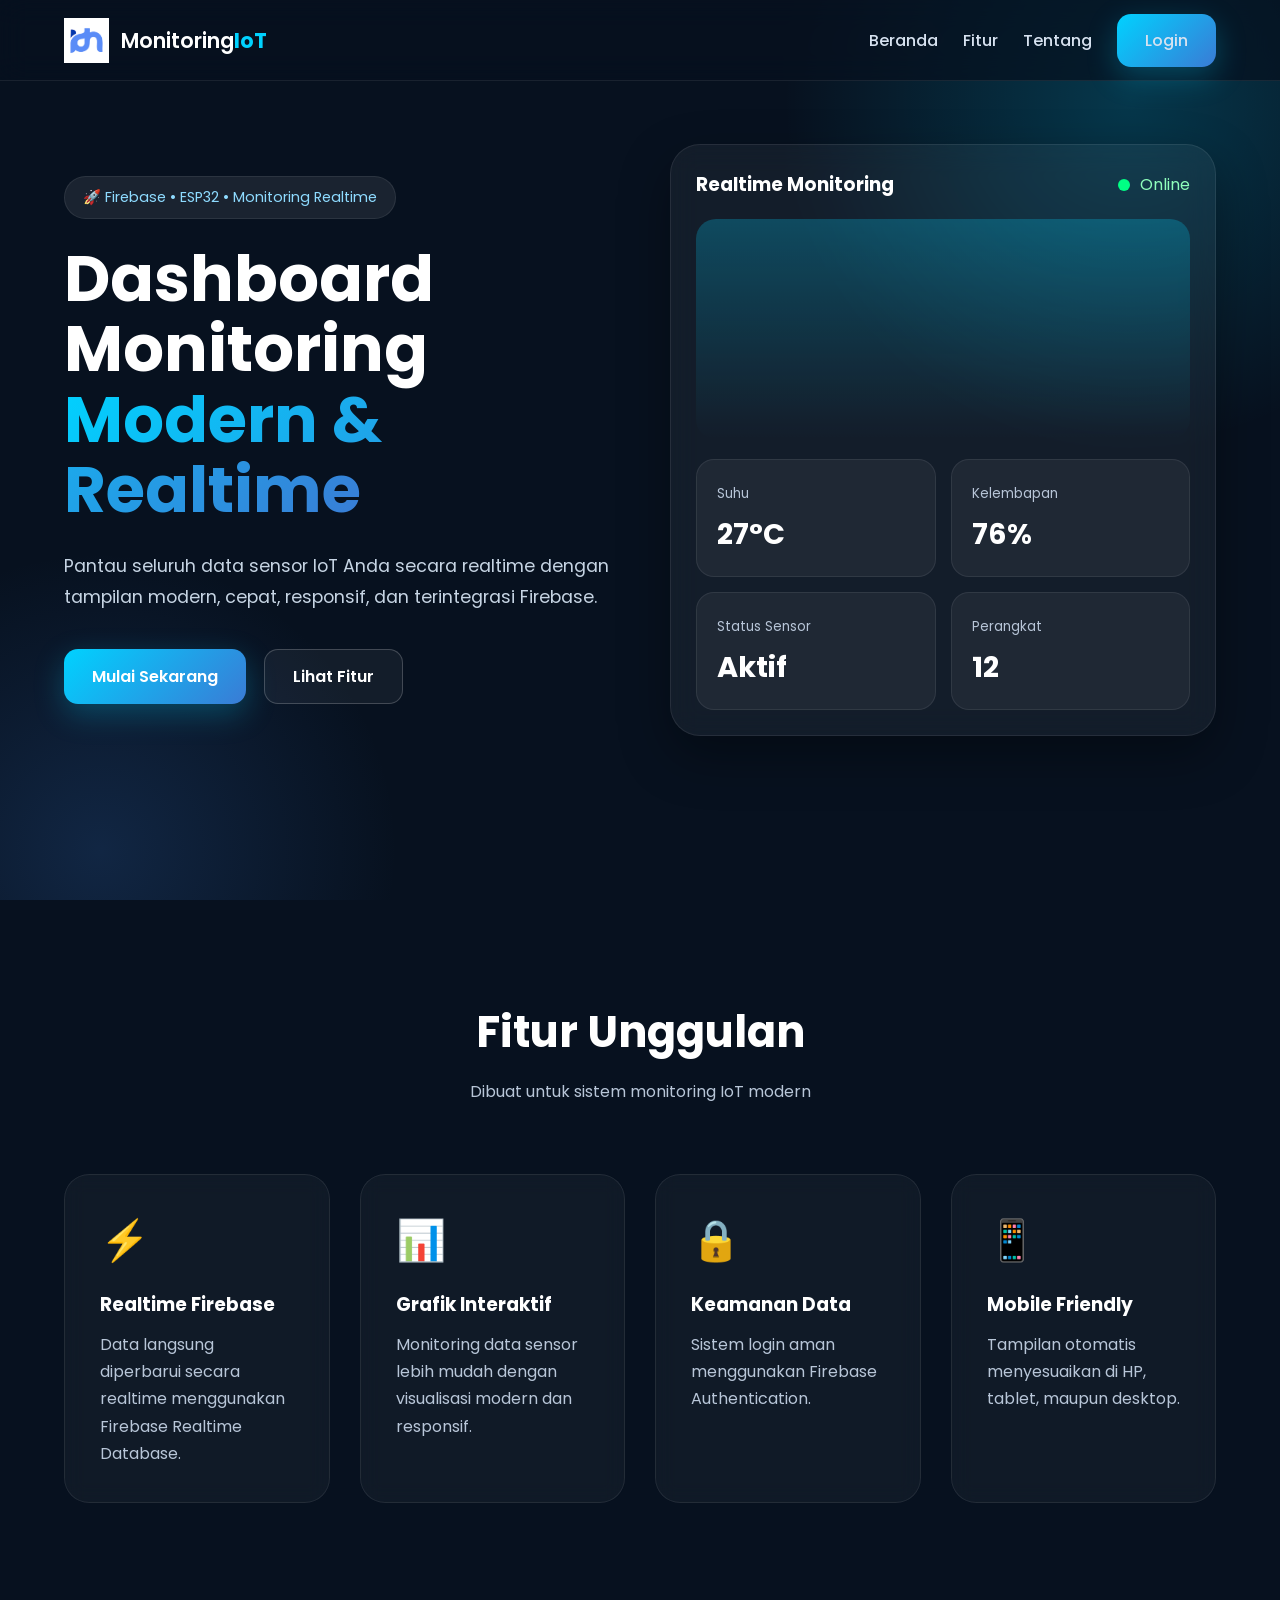
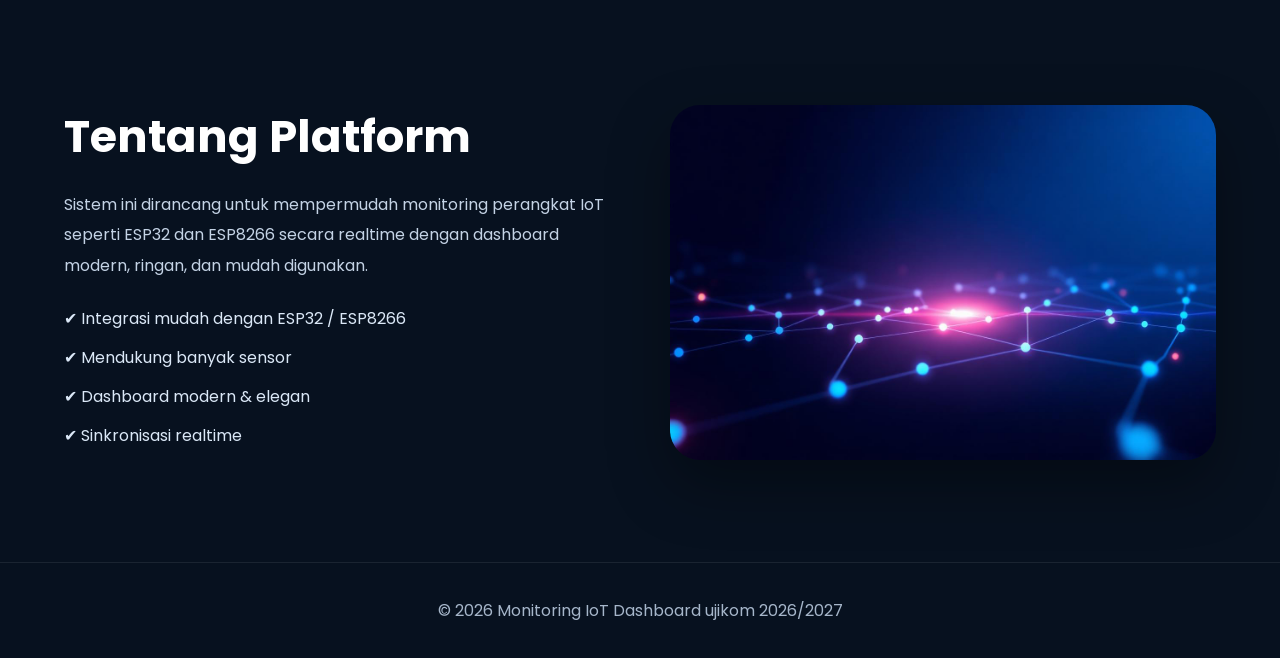
==== index.html @ 5b643289 "first commit" ====
<!DOCTYPE html>
<html lang="id">

<head>
  <meta charset="UTF-8" />
  <meta name="viewport" content="width=device-width, initial-scale=1.0" />
  <title>Monitoring IoT | Smart Realtime Dashboard</title>

  <!-- Font -->
  <link rel="preconnect" href="https://fonts.googleapis.com">
  <link rel="preconnect" href="https://fonts.gstatic.com" crossorigin>
  <link href="https://fonts.googleapis.com/css2?family=Poppins:wght@300;400;500;600;700&display=swap" rel="stylesheet">

  <!-- CSS -->
  <link rel="stylesheet" href="css/style.css" />
</head>

<body>

  <!-- NAVBAR -->
  <header class="navbar">
    <div class="container nav-container">

      <a href="#" class="logo">
        <img src="img/logo.png" alt="">
        <span>Monitoring<strong>IoT</strong></span>
      </a>

      <ul class="nav-links">
        <li><a href="#">Beranda</a></li>
        <li><a href="#features">Fitur</a></li>
        <li><a href="#about">Tentang</a></li>
        <li>
          <a href="login.html" class="btn btn-primary">
            Login
          </a>
        </li>
      </ul>

    </div>
  </header>

  <!-- HERO -->
  <section class="hero">

    <div class="container hero-content">

      <div class="hero-text">

        <span class="badge">
          🚀 Firebase • ESP32 • Monitoring Realtime
        </span>

        <h1>
          Dashboard Monitoring
          <span class="gradient-text">
            Modern & Realtime
          </span>
        </h1>

        <p>
          Pantau seluruh data sensor IoT Anda secara realtime dengan
          tampilan modern, cepat, responsif, dan terintegrasi Firebase.
        </p>

        <div class="hero-actions">
          <a href="login.html" class="btn btn-primary">
            Mulai Sekarang
          </a>

          <a href="#features" class="btn btn-outline">
            Lihat Fitur
          </a>
        </div>

      </div>

      <!-- VISUAL -->
      <div class="dashboard-box">

        <div class="dashboard-top">
          <h3>Realtime Monitoring</h3>

          <div class="status">
            <div class="pulse"></div>
            Online
          </div>
        </div>

        <div class="chart"></div>

        <div class="cards">

          <div class="mini-card">
            <small>Suhu</small>
            <h2>27°C</h2>
          </div>

          <div class="mini-card">
            <small>Kelembapan</small>
            <h2>76%</h2>
          </div>

          <div class="mini-card">
            <small>Status Sensor</small>
            <h2>Aktif</h2>
          </div>

          <div class="mini-card">
            <small>Perangkat</small>
            <h2>12</h2>
          </div>

        </div>

      </div>

    </div>

  </section>

  <!-- FEATURES -->
  <section id="features">

    <div class="container">

      <div class="section-header">
        <h2>Fitur Unggulan</h2>
        <p>
          Dibuat untuk sistem monitoring IoT modern
        </p>
      </div>

      <div class="features-grid">

        <div class="feature-card">
          <div class="feature-icon">⚡</div>
          <h3>Realtime Firebase</h3>
          <p>
            Data langsung diperbarui secara realtime menggunakan Firebase Realtime Database.
          </p>
        </div>

        <div class="feature-card">
          <div class="feature-icon">📊</div>
          <h3>Grafik Interaktif</h3>
          <p>
            Monitoring data sensor lebih mudah dengan visualisasi modern dan responsif.
          </p>
        </div>

        <div class="feature-card">
          <div class="feature-icon">🔒</div>
          <h3>Keamanan Data</h3>
          <p>
            Sistem login aman menggunakan Firebase Authentication.
          </p>
        </div>

        <div class="feature-card">
          <div class="feature-icon">📱</div>
          <h3>Mobile Friendly</h3>
          <p>
            Tampilan otomatis menyesuaikan di HP, tablet, maupun desktop.
          </p>
        </div>

      </div>

    </div>

  </section>

  <!-- ABOUT -->
  <section id="about" class="about">

    <div class="container about-grid">

      <div>

        <h2>Tentang Platform</h2>

        <p>
          Sistem ini dirancang untuk mempermudah monitoring perangkat IoT
          seperti ESP32 dan ESP8266 secara realtime dengan dashboard modern,
          ringan, dan mudah digunakan.
        </p>

        <ul class="check-list">
          <li>✔ Integrasi mudah dengan ESP32 / ESP8266</li>
          <li>✔ Mendukung banyak sensor</li>
          <li>✔ Dashboard modern & elegan</li>
          <li>✔ Sinkronisasi realtime</li>
        </ul>

      </div>

      <div class="about-img">
        <img src="img/background.jpg" alt="">
      </div>

    </div>

  </section>

  <!-- FOOTER -->
  <footer>
    <div class="container">
      © 2026 Monitoring IoT Dashboard ujikom 2026/2027
    </div>
  </footer>

</body>

</html>
---- css/style.css ----
* {
  margin: 0;
  padding: 0;
  box-sizing: border-box;
  scroll-behavior: smooth;
}

body {
  font-family: 'Poppins', sans-serif;
  background: #07111f;
  color: #fff;
  overflow-x: hidden;
}

img {
  max-width: 100%;
  display: block;
}

a {
  text-decoration: none;
}

.container {
  width: min(1200px, 90%);
  margin: auto;
}

/* NAVBAR */
.navbar {
  position: fixed;
  top: 0;
  width: 100%;
  z-index: 999;
  backdrop-filter: blur(14px);
  background: rgba(7, 17, 31, .7);
  border-bottom: 1px solid rgba(255, 255, 255, .08);
}

.nav-container {
  height: 80px;
  display: flex;
  align-items: center;
  justify-content: space-between;
}

.logo {
  display: flex;
  align-items: center;
  gap: 12px;
  color: white;
  font-size: 1.3rem;
  font-weight: 600;
}

.logo img {
  width: 45px;
}

.logo strong {
  color: #00d2ff;
}

.nav-links {
  display: flex;
  align-items: center;
  gap: 25px;
  list-style: none;
}

.nav-links a {
  color: #d7e2f0;
  transition: .3s;
  font-weight: 500;
}

.nav-links a:hover {
  color: #00d2ff;
}

/* BUTTON */
.btn {
  padding: 14px 28px;
  border-radius: 14px;
  font-weight: 600;
  transition: .3s;
  display: inline-flex;
  align-items: center;
  gap: 10px;
}

.btn-primary {
  background: linear-gradient(135deg, #00d2ff, #3a7bd5);
  color: white;
  box-shadow: 0 10px 30px rgba(0, 210, 255, .25);
}

.btn-primary:hover {
  transform: translateY(-3px);
}

.btn-outline {
  border: 1px solid rgba(255, 255, 255, .2);
  color: white;
  background: rgba(255, 255, 255, .05);
}

.btn-outline:hover {
  background: rgba(255, 255, 255, .1);
}

/* HERO */
.hero {
  min-height: 100vh;
  display: flex;
  align-items: center;
  position: relative;
  overflow: hidden;
  padding-top: 80px;
}

.hero::before {
  content: '';
  position: absolute;
  width: 700px;
  height: 700px;
  background: radial-gradient(circle, #00d2ff33 0%, transparent 70%);
  top: -250px;
  right: -200px;
  z-index: -1;
}

.hero::after {
  content: '';
  position: absolute;
  width: 600px;
  height: 600px;
  background: radial-gradient(circle, #3a7bd533 0%, transparent 70%);
  bottom: -250px;
  left: -200px;
  z-index: -1;
}

.hero-content {
  display: grid;
  grid-template-columns: repeat(auto-fit, minmax(320px, 1fr));
  gap: 60px;
  align-items: center;
}

.badge {
  display: inline-block;
  padding: 10px 18px;
  border-radius: 999px;
  background: rgba(255, 255, 255, .08);
  border: 1px solid rgba(255, 255, 255, .08);
  margin-bottom: 25px;
  color: #8edbff;
  font-size: .9rem;
}

.hero-text h1 {
  font-size: 4rem;
  line-height: 1.1;
  margin-bottom: 25px;
}

.gradient-text {
  background: linear-gradient(135deg, #00d2ff, #3a7bd5);
  -webkit-background-clip: text;
  -webkit-text-fill-color: transparent;
}

.hero-text p {
  color: #c6d4e3;
  font-size: 1.1rem;
  line-height: 1.8;
  margin-bottom: 35px;
}

.hero-actions {
  display: flex;
  gap: 18px;
  flex-wrap: wrap;
}

/* DASHBOARD MOCKUP */
.dashboard-box {
  position: relative;
  background: rgba(255, 255, 255, .05);
  border: 1px solid rgba(255, 255, 255, .08);
  border-radius: 30px;
  padding: 25px;
  backdrop-filter: blur(14px);
  box-shadow: 0 20px 50px rgba(0, 0, 0, .35);
}

.dashboard-top {
  display: flex;
  justify-content: space-between;
  margin-bottom: 20px;
}

.status {
  display: flex;
  align-items: center;
  gap: 10px;
  color: #8fffbc;
}

.pulse {
  width: 12px;
  height: 12px;
  background: #00ff84;
  border-radius: 50%;
  animation: pulse 1.2s infinite;
}

@keyframes pulse {
  0% {
    transform: scale(1);
    opacity: 1;
  }
  100% {
    transform: scale(2.5);
    opacity: 0;
  }
}

.chart {
  height: 220px;
  border-radius: 20px;
  background: linear-gradient(
    180deg,
    rgba(0, 210, 255, .25),
    rgba(0, 210, 255, 0)
  );
  position: relative;
  overflow: hidden;
}

.chart::before {
  content: '';
  position: absolute;
  width: 100%;
  height: 100%;
  background: url('../img/chart-line.png') center/cover no-repeat;
  opacity: .8;
}

.cards {
  display: grid;
  grid-template-columns: repeat(2, 1fr);
  gap: 15px;
  margin-top: 20px;
}

.mini-card {
  background: rgba(255, 255, 255, .05);
  border-radius: 18px;
  padding: 20px;
  border: 1px solid rgba(255, 255, 255, .08);
}

.mini-card small {
  color: #b8c6d8;
}

.mini-card h2 {
  margin-top: 8px;
  font-size: 1.8rem;
}

/* SECTION */
section {
  padding: 100px 0;
}

.section-header {
  text-align: center;
  margin-bottom: 70px;
}

.section-header h2 {
  font-size: 2.7rem;
  margin-bottom: 15px;
}

.section-header p {
  color: #b8c6d8;
}

/* FEATURES */
.features-grid {
  display: grid;
  grid-template-columns: repeat(auto-fit, minmax(260px, 1fr));
  gap: 30px;
}

.feature-card {
  background: rgba(255, 255, 255, .04);
  border: 1px solid rgba(255, 255, 255, .08);
  border-radius: 25px;
  padding: 35px;
  transition: .4s;
  backdrop-filter: blur(10px);
}

.feature-card:hover {
  transform: translateY(-10px);
  border-color: #00d2ff;
  box-shadow: 0 15px 35px rgba(0, 210, 255, .15);
}

.feature-icon {
  font-size: 2.5rem;
  margin-bottom: 20px;
}

.feature-card h3 {
  margin-bottom: 12px;
}

.feature-card p {
  color: #b8c6d8;
  line-height: 1.7;
}

/* ABOUT */
.about-grid {
  display: grid;
  grid-template-columns: repeat(auto-fit, minmax(320px, 1fr));
  gap: 60px;
  align-items: center;
}

.about h2 {
  font-size: 2.8rem;
  margin-bottom: 20px;
}

.about p {
  color: #c4d3e5;
  line-height: 1.9;
  margin-bottom: 25px;
}

.check-list {
  list-style: none;
}

.check-list li {
  margin-bottom: 14px;
  color: #dbe8f7;
}

.about-img {
  position: relative;
}

.about-img img {
  border-radius: 30px;
  box-shadow: 0 25px 60px rgba(0, 0, 0, .35);
}

/* FOOTER */
footer {
  padding: 35px 0;
  text-align: center;
  border-top: 1px solid rgba(255, 255, 255, .08);
  color: #a6b6ca;
}

/* RESPONSIVE */
@media (max-width: 900px) {
  .hero-text h1 {
    font-size: 3rem;
  }

  .nav-links {
    display: none;
  }

  .cards {
    grid-template-columns: 1fr;
  }
}

@media (max-width: 600px) {
  .hero-text h1 {
    font-size: 2.3rem;
  }

  .hero-actions {
    flex-direction: column;
  }

  .btn {
    width: 100%;
    justify-content: center;
  }

  .section-header h2 {
    font-size: 2rem;
  }
}
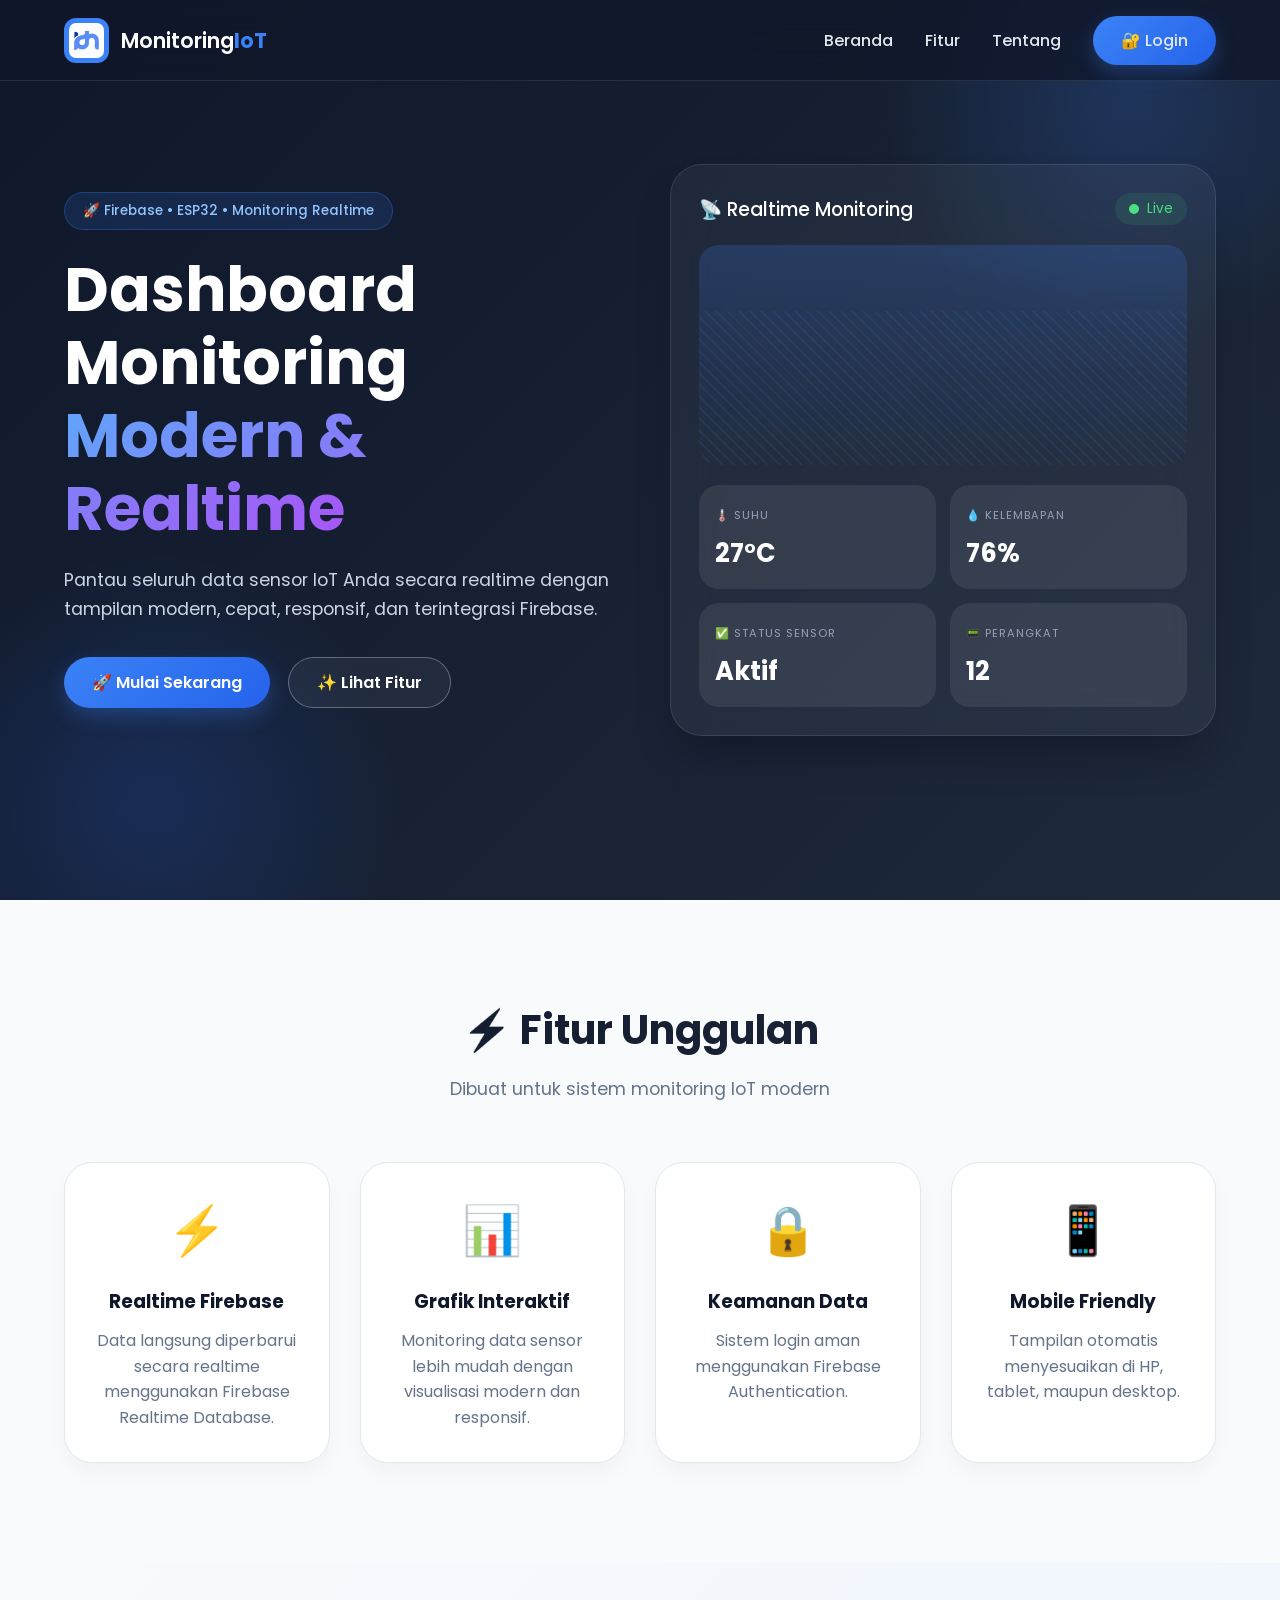
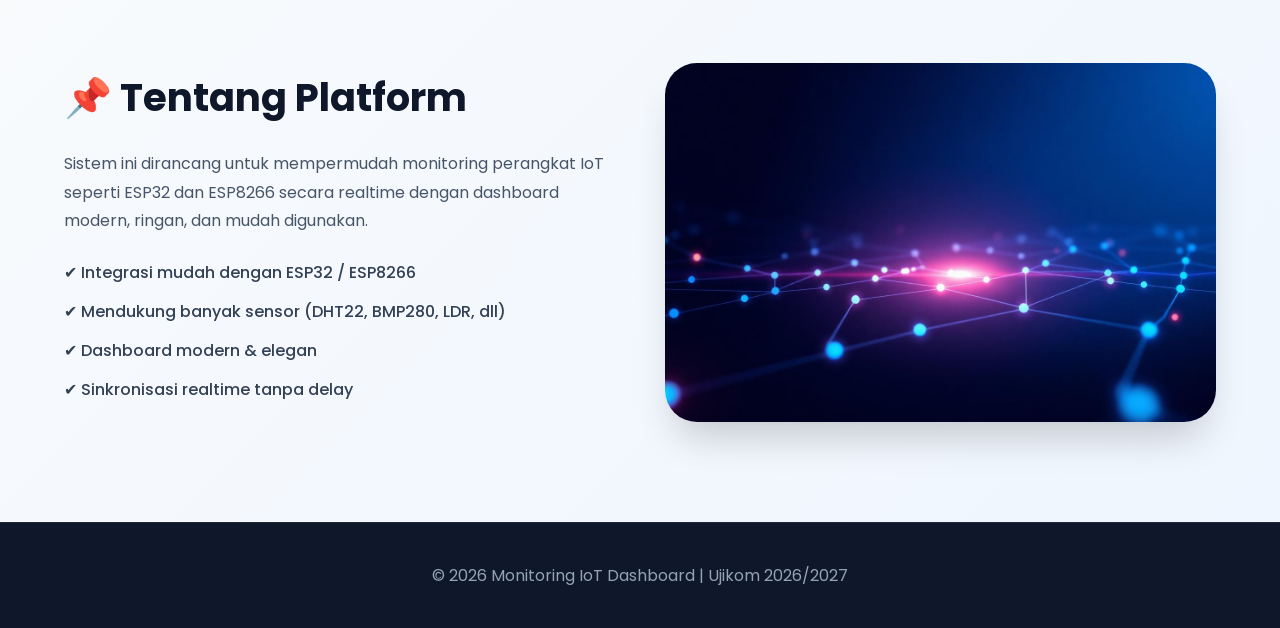
==== commit 6df934c8: "style" ====
--- a/index.html
+++ b/index.html
@@ -11,8 +11,454 @@
   <link rel="preconnect" href="https://fonts.gstatic.com" crossorigin>
   <link href="https://fonts.googleapis.com/css2?family=Poppins:wght@300;400;500;600;700&display=swap" rel="stylesheet">
 
-  <!-- CSS -->
-  <link rel="stylesheet" href="css/style.css" />
+  <style>
+    * {
+      margin: 0;
+      padding: 0;
+      box-sizing: border-box;
+    }
+
+    body {
+      font-family: 'Poppins', sans-serif;
+      background: #f8fafc;
+      overflow-x: hidden;
+    }
+
+    img {
+      max-width: 100%;
+      display: block;
+    }
+
+    a {
+      text-decoration: none;
+    }
+
+    .container {
+      width: min(1200px, 90%);
+      margin: auto;
+    }
+
+    /* NAVBAR */
+    .navbar {
+      position: fixed;
+      top: 0;
+      width: 100%;
+      z-index: 999;
+      backdrop-filter: blur(16px);
+      background: rgba(15, 23, 42, 0.8);
+      border-bottom: 1px solid rgba(255, 255, 255, 0.1);
+    }
+
+    .nav-container {
+      height: 80px;
+      display: flex;
+      align-items: center;
+      justify-content: space-between;
+    }
+
+    .logo {
+      display: flex;
+      align-items: center;
+      gap: 12px;
+      color: white;
+      font-size: 1.3rem;
+      font-weight: 600;
+    }
+
+    .logo img {
+      width: 45px;
+      background: #3b82f6;
+      border-radius: 12px;
+      padding: 5px;
+    }
+
+    .logo strong {
+      color: #3b82f6;
+    }
+
+    .nav-links {
+      display: flex;
+      align-items: center;
+      gap: 32px;
+      list-style: none;
+    }
+
+    .nav-links a {
+      color: #e2e8f0;
+      transition: 0.3s;
+      font-weight: 500;
+    }
+
+    .nav-links a:hover {
+      color: #3b82f6;
+    }
+
+    /* BUTTONS */
+    .btn {
+      padding: 12px 28px;
+      border-radius: 40px;
+      font-weight: 600;
+      transition: all 0.3s ease;
+      display: inline-flex;
+      align-items: center;
+      gap: 10px;
+      cursor: pointer;
+      border: none;
+    }
+
+    .btn-primary {
+      background: linear-gradient(135deg, #3b82f6, #2563eb);
+      color: white;
+      box-shadow: 0 8px 20px rgba(59, 130, 246, 0.3);
+    }
+
+    .btn-primary:hover {
+      transform: translateY(-3px);
+      box-shadow: 0 12px 28px rgba(59, 130, 246, 0.4);
+    }
+
+    .btn-outline {
+      border: 1px solid rgba(255, 255, 255, 0.3);
+      color: white;
+      background: rgba(255, 255, 255, 0.05);
+    }
+
+    .btn-outline:hover {
+      background: rgba(59, 130, 246, 0.2);
+      border-color: #3b82f6;
+    }
+
+    /* HERO */
+    .hero {
+      min-height: 100vh;
+      display: flex;
+      align-items: center;
+      position: relative;
+      overflow: hidden;
+      background: linear-gradient(135deg, #0f172a 0%, #1e293b 100%);
+    }
+
+    .hero::before {
+      content: '';
+      position: absolute;
+      width: 500px;
+      height: 500px;
+      background: radial-gradient(circle, #3b82f633 0%, transparent 70%);
+      top: -150px;
+      right: -100px;
+    }
+
+    .hero::after {
+      content: '';
+      position: absolute;
+      width: 500px;
+      height: 500px;
+      background: radial-gradient(circle, #2563eb33 0%, transparent 70%);
+      bottom: -150px;
+      left: -100px;
+    }
+
+    .hero-content {
+      display: grid;
+      grid-template-columns: repeat(auto-fit, minmax(320px, 1fr));
+      gap: 60px;
+      align-items: center;
+      position: relative;
+      z-index: 1;
+    }
+
+    .badge {
+      display: inline-block;
+      padding: 8px 18px;
+      border-radius: 40px;
+      background: rgba(59, 130, 246, 0.15);
+      backdrop-filter: blur(4px);
+      border: 1px solid rgba(59, 130, 246, 0.3);
+      margin-bottom: 24px;
+      color: #93c5fd;
+      font-size: 0.85rem;
+      font-weight: 500;
+    }
+
+    .hero-text h1 {
+      font-size: 3.8rem;
+      line-height: 1.2;
+      margin-bottom: 20px;
+      color: white;
+    }
+
+    .gradient-text {
+      background: linear-gradient(135deg, #60a5fa, #a855f7);
+      -webkit-background-clip: text;
+      -webkit-text-fill-color: transparent;
+    }
+
+    .hero-text p {
+      color: #cbd5e1;
+      font-size: 1.1rem;
+      line-height: 1.7;
+      margin-bottom: 32px;
+    }
+
+    .hero-actions {
+      display: flex;
+      gap: 18px;
+      flex-wrap: wrap;
+    }
+
+    /* DASHBOARD MOCKUP */
+    .dashboard-box {
+      background: rgba(255, 255, 255, 0.05);
+      backdrop-filter: blur(20px);
+      border-radius: 32px;
+      padding: 28px;
+      border: 1px solid rgba(255, 255, 255, 0.1);
+      box-shadow: 0 25px 45px -12px rgba(0, 0, 0, 0.3);
+    }
+
+    .dashboard-top {
+      display: flex;
+      justify-content: space-between;
+      align-items: center;
+      margin-bottom: 20px;
+    }
+
+    .dashboard-top h3 {
+      color: white;
+      font-weight: 500;
+    }
+
+    .status {
+      display: flex;
+      align-items: center;
+      gap: 8px;
+      color: #4ade80;
+      font-size: 0.85rem;
+      background: rgba(74, 222, 128, 0.1);
+      padding: 6px 14px;
+      border-radius: 40px;
+    }
+
+    .pulse {
+      width: 10px;
+      height: 10px;
+      background: #4ade80;
+      border-radius: 50%;
+      animation: pulse 1.2s infinite;
+    }
+
+    @keyframes pulse {
+      0% { transform: scale(1); opacity: 1; }
+      100% { transform: scale(2.5); opacity: 0; }
+    }
+
+    .chart {
+      height: 220px;
+      background: linear-gradient(180deg, rgba(59, 130, 246, 0.2), rgba(59, 130, 246, 0));
+      border-radius: 20px;
+      margin-bottom: 20px;
+      position: relative;
+      overflow: hidden;
+    }
+
+    .chart::before {
+      content: '';
+      position: absolute;
+      bottom: 0;
+      left: 0;
+      width: 100%;
+      height: 70%;
+      background: repeating-linear-gradient(45deg, rgba(59,130,246,0.1) 0px, rgba(59,130,246,0.1) 2px, transparent 2px, transparent 8px);
+    }
+
+    .cards {
+      display: grid;
+      grid-template-columns: repeat(2, 1fr);
+      gap: 14px;
+    }
+
+    .mini-card {
+      background: rgba(255, 255, 255, 0.08);
+      border-radius: 20px;
+      padding: 16px;
+      transition: all 0.3s;
+    }
+
+    .mini-card:hover {
+      background: rgba(255, 255, 255, 0.12);
+      transform: translateY(-2px);
+    }
+
+    .mini-card small {
+      color: #94a3b8;
+      font-size: 0.7rem;
+      text-transform: uppercase;
+      letter-spacing: 1px;
+    }
+
+    .mini-card h2 {
+      color: white;
+      font-size: 1.6rem;
+      margin-top: 8px;
+    }
+
+    /* SECTIONS */
+    section {
+      padding: 100px 0;
+    }
+
+    .section-header {
+      text-align: center;
+      margin-bottom: 60px;
+    }
+
+    .section-header h2 {
+      font-size: 2.5rem;
+      background: linear-gradient(135deg, #0f172a, #1e293b);
+      -webkit-background-clip: text;
+      -webkit-text-fill-color: transparent;
+      margin-bottom: 16px;
+    }
+
+    .section-header p {
+      color: #64748b;
+      font-size: 1.1rem;
+    }
+
+    /* FEATURES */
+    .features-grid {
+      display: grid;
+      grid-template-columns: repeat(auto-fit, minmax(260px, 1fr));
+      gap: 30px;
+    }
+
+    .feature-card {
+      background: white;
+      padding: 32px;
+      border-radius: 28px;
+      text-align: center;
+      transition: all 0.3s;
+      box-shadow: 0 10px 25px -5px rgba(0, 0, 0, 0.05);
+      border: 1px solid #e2e8f0;
+    }
+
+    .feature-card:hover {
+      transform: translateY(-8px);
+      box-shadow: 0 20px 35px -10px rgba(59, 130, 246, 0.2);
+      border-color: #3b82f6;
+    }
+
+    .feature-icon {
+      font-size: 3rem;
+      margin-bottom: 20px;
+    }
+
+    .feature-card h3 {
+      margin-bottom: 12px;
+      color: #0f172a;
+    }
+
+    .feature-card p {
+      color: #64748b;
+      line-height: 1.6;
+    }
+
+    /* ABOUT */
+    .about {
+      background: linear-gradient(135deg, #f8fafc, #eff6ff);
+    }
+
+    .about-grid {
+      display: grid;
+      grid-template-columns: repeat(auto-fit, minmax(300px, 1fr));
+      gap: 50px;
+      align-items: center;
+    }
+
+    .about h2 {
+      font-size: 2.4rem;
+      margin-bottom: 24px;
+      color: #0f172a;
+    }
+
+    .about p {
+      color: #475569;
+      line-height: 1.8;
+      margin-bottom: 24px;
+    }
+
+    .check-list {
+      list-style: none;
+    }
+
+    .check-list li {
+      margin-bottom: 14px;
+      color: #334155;
+      font-weight: 500;
+    }
+
+    .about-img img {
+      border-radius: 32px;
+      box-shadow: 0 25px 40px -12px rgba(0, 0, 0, 0.2);
+      transition: transform 0.4s;
+    }
+
+    .about-img img:hover {
+      transform: scale(1.02);
+    }
+
+    /* FOOTER */
+    footer {
+      background: #0f172a;
+      color: #94a3b8;
+      text-align: center;
+      padding: 40px 0;
+      border-top: 1px solid #1e293b;
+    }
+
+    /* RESPONSIVE */
+    @media (max-width: 900px) {
+      .nav-links {
+        gap: 20px;
+      }
+      
+      .hero-text h1 {
+        font-size: 2.8rem;
+      }
+      
+      .hero-actions {
+        flex-direction: column;
+      }
+      
+      .btn {
+        width: 100%;
+        justify-content: center;
+      }
+    }
+
+    @media (max-width: 700px) {
+      .nav-links {
+        display: none;
+      }
+      
+      .hero-text h1 {
+        font-size: 2.2rem;
+      }
+      
+      .section-header h2 {
+        font-size: 2rem;
+      }
+      
+      .cards {
+        grid-template-columns: 1fr;
+      }
+      
+      .feature-card {
+        padding: 24px;
+      }
+    }
+  </style>
+
 </head>
 
 <body>
@@ -22,7 +468,7 @@
     <div class="container nav-container">
 
       <a href="#" class="logo">
-        <img src="img/logo.png" alt="">
+        <img src="img/logo.png" alt="Logo" onerror="this.src='https://placehold.co/45x45?text=IoT'">
         <span>Monitoring<strong>IoT</strong></span>
       </a>
 
@@ -32,7 +478,7 @@
         <li><a href="#about">Tentang</a></li>
         <li>
           <a href="login.html" class="btn btn-primary">
-            Login
+            🔐 Login
           </a>
         </li>
       </ul>
@@ -65,11 +511,11 @@
 
         <div class="hero-actions">
           <a href="login.html" class="btn btn-primary">
-            Mulai Sekarang
+            🚀 Mulai Sekarang
           </a>
 
           <a href="#features" class="btn btn-outline">
-            Lihat Fitur
+            ✨ Lihat Fitur
           </a>
         </div>
 
@@ -79,11 +525,11 @@
       <div class="dashboard-box">
 
         <div class="dashboard-top">
-          <h3>Realtime Monitoring</h3>
+          <h3>📡 Realtime Monitoring</h3>
 
           <div class="status">
             <div class="pulse"></div>
-            Online
+            Live
           </div>
         </div>
 
@@ -92,22 +538,22 @@
         <div class="cards">
 
           <div class="mini-card">
-            <small>Suhu</small>
+            <small>🌡️ Suhu</small>
             <h2>27°C</h2>
           </div>
 
           <div class="mini-card">
-            <small>Kelembapan</small>
+            <small>💧 Kelembapan</small>
             <h2>76%</h2>
           </div>
 
           <div class="mini-card">
-            <small>Status Sensor</small>
+            <small>✅ Status Sensor</small>
             <h2>Aktif</h2>
           </div>
 
           <div class="mini-card">
-            <small>Perangkat</small>
+            <small>📟 Perangkat</small>
             <h2>12</h2>
           </div>
 
@@ -125,7 +571,7 @@
     <div class="container">
 
       <div class="section-header">
-        <h2>Fitur Unggulan</h2>
+        <h2>⚡ Fitur Unggulan</h2>
         <p>
           Dibuat untuk sistem monitoring IoT modern
         </p>
@@ -178,7 +624,7 @@
 
       <div>
 
-        <h2>Tentang Platform</h2>
+        <h2>📌 Tentang Platform</h2>
 
         <p>
           Sistem ini dirancang untuk mempermudah monitoring perangkat IoT
@@ -188,15 +634,15 @@
 
         <ul class="check-list">
           <li>✔ Integrasi mudah dengan ESP32 / ESP8266</li>
-          <li>✔ Mendukung banyak sensor</li>
+          <li>✔ Mendukung banyak sensor (DHT22, BMP280, LDR, dll)</li>
           <li>✔ Dashboard modern & elegan</li>
-          <li>✔ Sinkronisasi realtime</li>
+          <li>✔ Sinkronisasi realtime tanpa delay</li>
         </ul>
 
       </div>
 
       <div class="about-img">
-        <img src="img/background.jpg" alt="">
+        <img src="img/background.jpg" alt="IoT Dashboard Preview" onerror="this.src='https://placehold.co/500x400?text=IoT+Preview'">
       </div>
 
     </div>
@@ -206,7 +652,7 @@
   <!-- FOOTER -->
   <footer>
     <div class="container">
-      © 2026 Monitoring IoT Dashboard ujikom 2026/2027
+      © 2026 Monitoring IoT Dashboard | Ujikom 2026/2027
     </div>
   </footer>
 
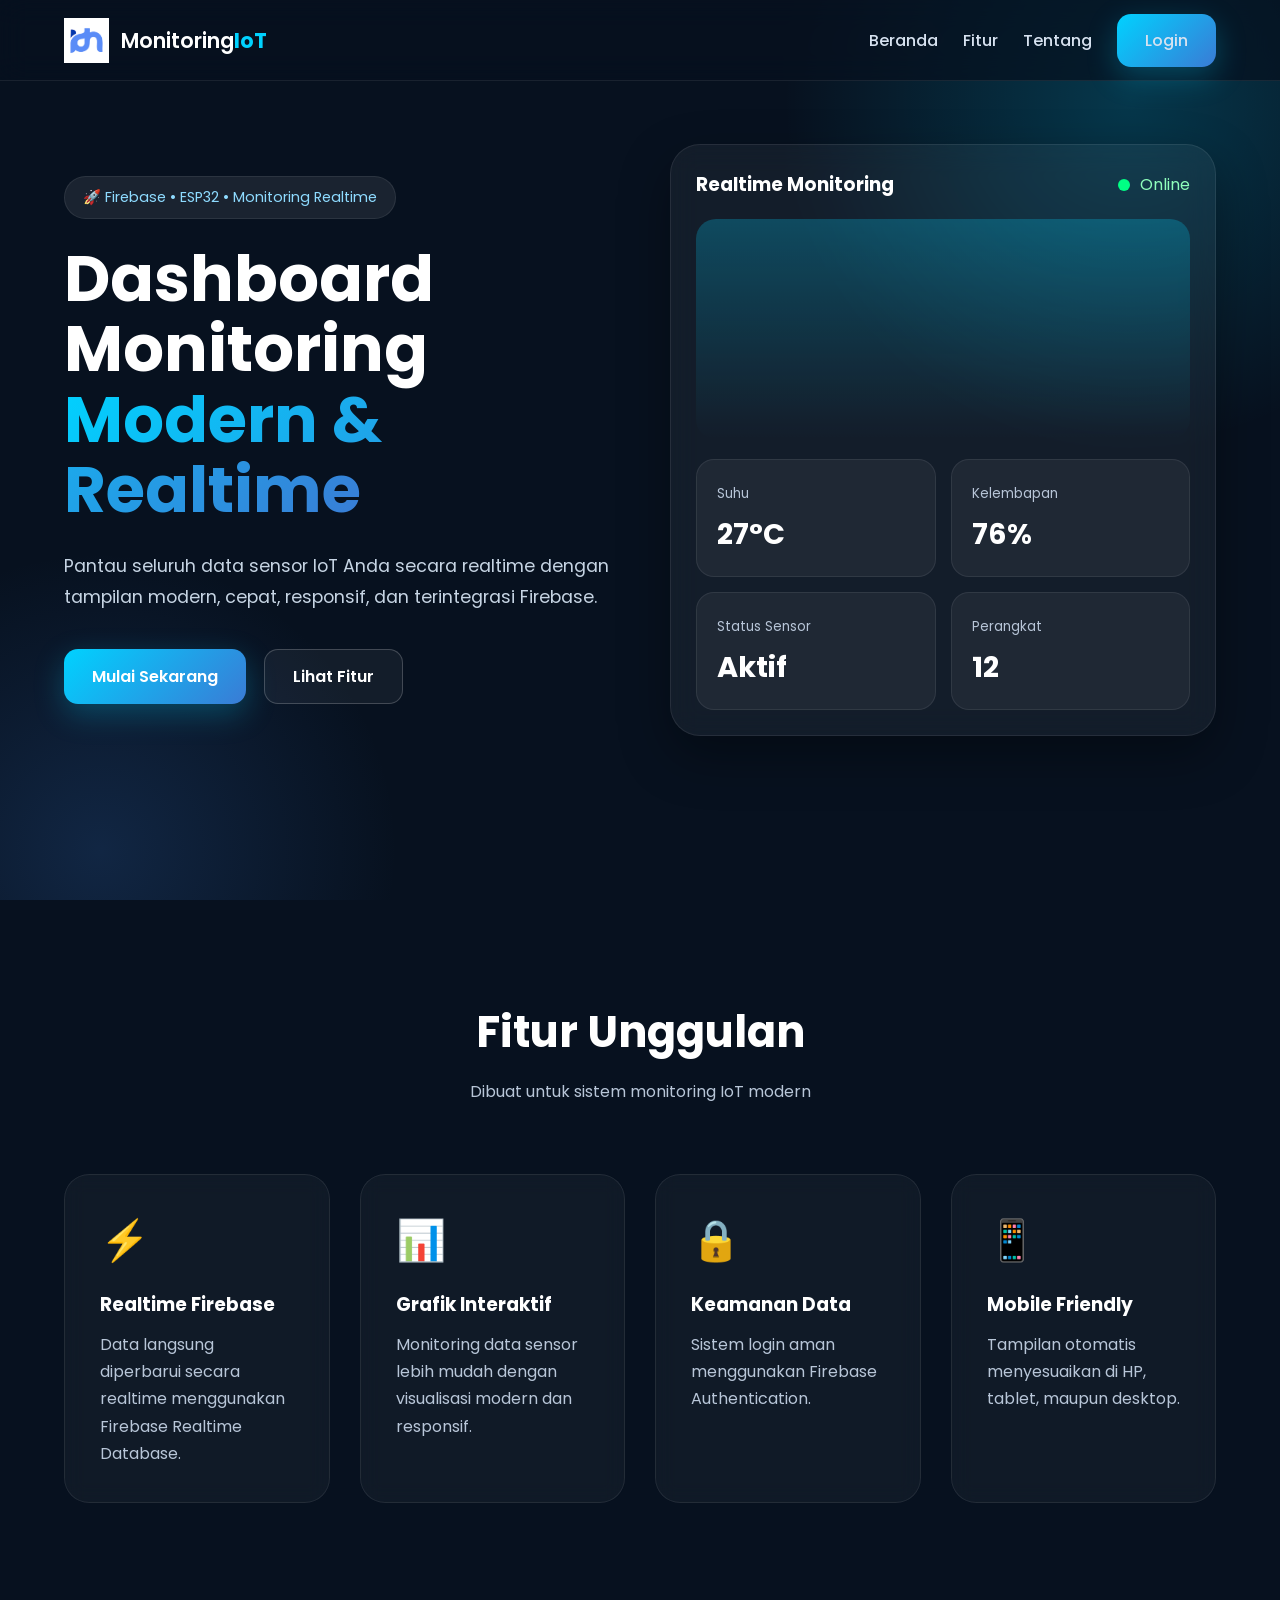
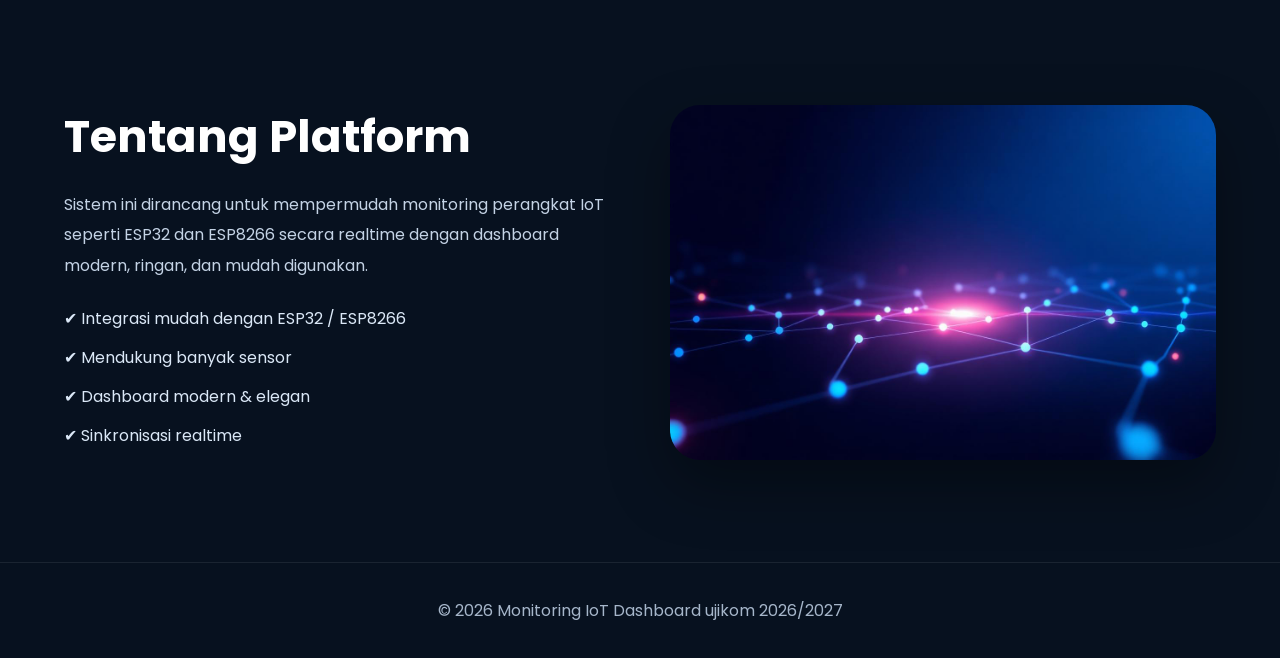
==== commit ad697cdd: "perf" ====
--- a/index.html
+++ b/index.html
@@ -11,454 +11,8 @@
   <link rel="preconnect" href="https://fonts.gstatic.com" crossorigin>
   <link href="https://fonts.googleapis.com/css2?family=Poppins:wght@300;400;500;600;700&display=swap" rel="stylesheet">
 
-  <style>
-    * {
-      margin: 0;
-      padding: 0;
-      box-sizing: border-box;
-    }
-
-    body {
-      font-family: 'Poppins', sans-serif;
-      background: #f8fafc;
-      overflow-x: hidden;
-    }
-
-    img {
-      max-width: 100%;
-      display: block;
-    }
-
-    a {
-      text-decoration: none;
-    }
-
-    .container {
-      width: min(1200px, 90%);
-      margin: auto;
-    }
-
-    /* NAVBAR */
-    .navbar {
-      position: fixed;
-      top: 0;
-      width: 100%;
-      z-index: 999;
-      backdrop-filter: blur(16px);
-      background: rgba(15, 23, 42, 0.8);
-      border-bottom: 1px solid rgba(255, 255, 255, 0.1);
-    }
-
-    .nav-container {
-      height: 80px;
-      display: flex;
-      align-items: center;
-      justify-content: space-between;
-    }
-
-    .logo {
-      display: flex;
-      align-items: center;
-      gap: 12px;
-      color: white;
-      font-size: 1.3rem;
-      font-weight: 600;
-    }
-
-    .logo img {
-      width: 45px;
-      background: #3b82f6;
-      border-radius: 12px;
-      padding: 5px;
-    }
-
-    .logo strong {
-      color: #3b82f6;
-    }
-
-    .nav-links {
-      display: flex;
-      align-items: center;
-      gap: 32px;
-      list-style: none;
-    }
-
-    .nav-links a {
-      color: #e2e8f0;
-      transition: 0.3s;
-      font-weight: 500;
-    }
-
-    .nav-links a:hover {
-      color: #3b82f6;
-    }
-
-    /* BUTTONS */
-    .btn {
-      padding: 12px 28px;
-      border-radius: 40px;
-      font-weight: 600;
-      transition: all 0.3s ease;
-      display: inline-flex;
-      align-items: center;
-      gap: 10px;
-      cursor: pointer;
-      border: none;
-    }
-
-    .btn-primary {
-      background: linear-gradient(135deg, #3b82f6, #2563eb);
-      color: white;
-      box-shadow: 0 8px 20px rgba(59, 130, 246, 0.3);
-    }
-
-    .btn-primary:hover {
-      transform: translateY(-3px);
-      box-shadow: 0 12px 28px rgba(59, 130, 246, 0.4);
-    }
-
-    .btn-outline {
-      border: 1px solid rgba(255, 255, 255, 0.3);
-      color: white;
-      background: rgba(255, 255, 255, 0.05);
-    }
-
-    .btn-outline:hover {
-      background: rgba(59, 130, 246, 0.2);
-      border-color: #3b82f6;
-    }
-
-    /* HERO */
-    .hero {
-      min-height: 100vh;
-      display: flex;
-      align-items: center;
-      position: relative;
-      overflow: hidden;
-      background: linear-gradient(135deg, #0f172a 0%, #1e293b 100%);
-    }
-
-    .hero::before {
-      content: '';
-      position: absolute;
-      width: 500px;
-      height: 500px;
-      background: radial-gradient(circle, #3b82f633 0%, transparent 70%);
-      top: -150px;
-      right: -100px;
-    }
-
-    .hero::after {
-      content: '';
-      position: absolute;
-      width: 500px;
-      height: 500px;
-      background: radial-gradient(circle, #2563eb33 0%, transparent 70%);
-      bottom: -150px;
-      left: -100px;
-    }
-
-    .hero-content {
-      display: grid;
-      grid-template-columns: repeat(auto-fit, minmax(320px, 1fr));
-      gap: 60px;
-      align-items: center;
-      position: relative;
-      z-index: 1;
-    }
-
-    .badge {
-      display: inline-block;
-      padding: 8px 18px;
-      border-radius: 40px;
-      background: rgba(59, 130, 246, 0.15);
-      backdrop-filter: blur(4px);
-      border: 1px solid rgba(59, 130, 246, 0.3);
-      margin-bottom: 24px;
-      color: #93c5fd;
-      font-size: 0.85rem;
-      font-weight: 500;
-    }
-
-    .hero-text h1 {
-      font-size: 3.8rem;
-      line-height: 1.2;
-      margin-bottom: 20px;
-      color: white;
-    }
-
-    .gradient-text {
-      background: linear-gradient(135deg, #60a5fa, #a855f7);
-      -webkit-background-clip: text;
-      -webkit-text-fill-color: transparent;
-    }
-
-    .hero-text p {
-      color: #cbd5e1;
-      font-size: 1.1rem;
-      line-height: 1.7;
-      margin-bottom: 32px;
-    }
-
-    .hero-actions {
-      display: flex;
-      gap: 18px;
-      flex-wrap: wrap;
-    }
-
-    /* DASHBOARD MOCKUP */
-    .dashboard-box {
-      background: rgba(255, 255, 255, 0.05);
-      backdrop-filter: blur(20px);
-      border-radius: 32px;
-      padding: 28px;
-      border: 1px solid rgba(255, 255, 255, 0.1);
-      box-shadow: 0 25px 45px -12px rgba(0, 0, 0, 0.3);
-    }
-
-    .dashboard-top {
-      display: flex;
-      justify-content: space-between;
-      align-items: center;
-      margin-bottom: 20px;
-    }
-
-    .dashboard-top h3 {
-      color: white;
-      font-weight: 500;
-    }
-
-    .status {
-      display: flex;
-      align-items: center;
-      gap: 8px;
-      color: #4ade80;
-      font-size: 0.85rem;
-      background: rgba(74, 222, 128, 0.1);
-      padding: 6px 14px;
-      border-radius: 40px;
-    }
-
-    .pulse {
-      width: 10px;
-      height: 10px;
-      background: #4ade80;
-      border-radius: 50%;
-      animation: pulse 1.2s infinite;
-    }
-
-    @keyframes pulse {
-      0% { transform: scale(1); opacity: 1; }
-      100% { transform: scale(2.5); opacity: 0; }
-    }
-
-    .chart {
-      height: 220px;
-      background: linear-gradient(180deg, rgba(59, 130, 246, 0.2), rgba(59, 130, 246, 0));
-      border-radius: 20px;
-      margin-bottom: 20px;
-      position: relative;
-      overflow: hidden;
-    }
-
-    .chart::before {
-      content: '';
-      position: absolute;
-      bottom: 0;
-      left: 0;
-      width: 100%;
-      height: 70%;
-      background: repeating-linear-gradient(45deg, rgba(59,130,246,0.1) 0px, rgba(59,130,246,0.1) 2px, transparent 2px, transparent 8px);
-    }
-
-    .cards {
-      display: grid;
-      grid-template-columns: repeat(2, 1fr);
-      gap: 14px;
-    }
-
-    .mini-card {
-      background: rgba(255, 255, 255, 0.08);
-      border-radius: 20px;
-      padding: 16px;
-      transition: all 0.3s;
-    }
-
-    .mini-card:hover {
-      background: rgba(255, 255, 255, 0.12);
-      transform: translateY(-2px);
-    }
-
-    .mini-card small {
-      color: #94a3b8;
-      font-size: 0.7rem;
-      text-transform: uppercase;
-      letter-spacing: 1px;
-    }
-
-    .mini-card h2 {
-      color: white;
-      font-size: 1.6rem;
-      margin-top: 8px;
-    }
-
-    /* SECTIONS */
-    section {
-      padding: 100px 0;
-    }
-
-    .section-header {
-      text-align: center;
-      margin-bottom: 60px;
-    }
-
-    .section-header h2 {
-      font-size: 2.5rem;
-      background: linear-gradient(135deg, #0f172a, #1e293b);
-      -webkit-background-clip: text;
-      -webkit-text-fill-color: transparent;
-      margin-bottom: 16px;
-    }
-
-    .section-header p {
-      color: #64748b;
-      font-size: 1.1rem;
-    }
-
-    /* FEATURES */
-    .features-grid {
-      display: grid;
-      grid-template-columns: repeat(auto-fit, minmax(260px, 1fr));
-      gap: 30px;
-    }
-
-    .feature-card {
-      background: white;
-      padding: 32px;
-      border-radius: 28px;
-      text-align: center;
-      transition: all 0.3s;
-      box-shadow: 0 10px 25px -5px rgba(0, 0, 0, 0.05);
-      border: 1px solid #e2e8f0;
-    }
-
-    .feature-card:hover {
-      transform: translateY(-8px);
-      box-shadow: 0 20px 35px -10px rgba(59, 130, 246, 0.2);
-      border-color: #3b82f6;
-    }
-
-    .feature-icon {
-      font-size: 3rem;
-      margin-bottom: 20px;
-    }
-
-    .feature-card h3 {
-      margin-bottom: 12px;
-      color: #0f172a;
-    }
-
-    .feature-card p {
-      color: #64748b;
-      line-height: 1.6;
-    }
-
-    /* ABOUT */
-    .about {
-      background: linear-gradient(135deg, #f8fafc, #eff6ff);
-    }
-
-    .about-grid {
-      display: grid;
-      grid-template-columns: repeat(auto-fit, minmax(300px, 1fr));
-      gap: 50px;
-      align-items: center;
-    }
-
-    .about h2 {
-      font-size: 2.4rem;
-      margin-bottom: 24px;
-      color: #0f172a;
-    }
-
-    .about p {
-      color: #475569;
-      line-height: 1.8;
-      margin-bottom: 24px;
-    }
-
-    .check-list {
-      list-style: none;
-    }
-
-    .check-list li {
-      margin-bottom: 14px;
-      color: #334155;
-      font-weight: 500;
-    }
-
-    .about-img img {
-      border-radius: 32px;
-      box-shadow: 0 25px 40px -12px rgba(0, 0, 0, 0.2);
-      transition: transform 0.4s;
-    }
-
-    .about-img img:hover {
-      transform: scale(1.02);
-    }
-
-    /* FOOTER */
-    footer {
-      background: #0f172a;
-      color: #94a3b8;
-      text-align: center;
-      padding: 40px 0;
-      border-top: 1px solid #1e293b;
-    }
-
-    /* RESPONSIVE */
-    @media (max-width: 900px) {
-      .nav-links {
-        gap: 20px;
-      }
-      
-      .hero-text h1 {
-        font-size: 2.8rem;
-      }
-      
-      .hero-actions {
-        flex-direction: column;
-      }
-      
-      .btn {
-        width: 100%;
-        justify-content: center;
-      }
-    }
-
-    @media (max-width: 700px) {
-      .nav-links {
-        display: none;
-      }
-      
-      .hero-text h1 {
-        font-size: 2.2rem;
-      }
-      
-      .section-header h2 {
-        font-size: 2rem;
-      }
-      
-      .cards {
-        grid-template-columns: 1fr;
-      }
-      
-      .feature-card {
-        padding: 24px;
-      }
-    }
-  </style>
-
+  <!-- CSS -->
+  <link rel="stylesheet" href="css/style.css" />
 </head>
 
 <body>
@@ -468,7 +22,7 @@
     <div class="container nav-container">
 
       <a href="#" class="logo">
-        <img src="img/logo.png" alt="Logo" onerror="this.src='https://placehold.co/45x45?text=IoT'">
+        <img src="img/logo.png" alt="">
         <span>Monitoring<strong>IoT</strong></span>
       </a>
 
@@ -478,7 +32,7 @@
         <li><a href="#about">Tentang</a></li>
         <li>
           <a href="login.html" class="btn btn-primary">
-            🔐 Login
+            Login
           </a>
         </li>
       </ul>
@@ -511,11 +65,11 @@
 
         <div class="hero-actions">
           <a href="login.html" class="btn btn-primary">
-            🚀 Mulai Sekarang
+            Mulai Sekarang
           </a>
 
           <a href="#features" class="btn btn-outline">
-            ✨ Lihat Fitur
+            Lihat Fitur
           </a>
         </div>
 
@@ -525,11 +79,11 @@
       <div class="dashboard-box">
 
         <div class="dashboard-top">
-          <h3>📡 Realtime Monitoring</h3>
+          <h3>Realtime Monitoring</h3>
 
           <div class="status">
             <div class="pulse"></div>
-            Live
+            Online
           </div>
         </div>
 
@@ -538,22 +92,22 @@
         <div class="cards">
 
           <div class="mini-card">
-            <small>🌡️ Suhu</small>
+            <small>Suhu</small>
             <h2>27°C</h2>
           </div>
 
           <div class="mini-card">
-            <small>💧 Kelembapan</small>
+            <small>Kelembapan</small>
             <h2>76%</h2>
           </div>
 
           <div class="mini-card">
-            <small>✅ Status Sensor</small>
+            <small>Status Sensor</small>
             <h2>Aktif</h2>
           </div>
 
           <div class="mini-card">
-            <small>📟 Perangkat</small>
+            <small>Perangkat</small>
             <h2>12</h2>
           </div>
 
@@ -571,7 +125,7 @@
     <div class="container">
 
       <div class="section-header">
-        <h2>⚡ Fitur Unggulan</h2>
+        <h2>Fitur Unggulan</h2>
         <p>
           Dibuat untuk sistem monitoring IoT modern
         </p>
@@ -624,7 +178,7 @@
 
       <div>
 
-        <h2>📌 Tentang Platform</h2>
+        <h2>Tentang Platform</h2>
 
         <p>
           Sistem ini dirancang untuk mempermudah monitoring perangkat IoT
@@ -634,15 +188,15 @@
 
         <ul class="check-list">
           <li>✔ Integrasi mudah dengan ESP32 / ESP8266</li>
-          <li>✔ Mendukung banyak sensor (DHT22, BMP280, LDR, dll)</li>
+          <li>✔ Mendukung banyak sensor</li>
           <li>✔ Dashboard modern & elegan</li>
-          <li>✔ Sinkronisasi realtime tanpa delay</li>
+          <li>✔ Sinkronisasi realtime</li>
         </ul>
 
       </div>
 
       <div class="about-img">
-        <img src="img/background.jpg" alt="IoT Dashboard Preview" onerror="this.src='https://placehold.co/500x400?text=IoT+Preview'">
+        <img src="img/background.jpg" alt="">
       </div>
 
     </div>
@@ -652,7 +206,7 @@
   <!-- FOOTER -->
   <footer>
     <div class="container">
-      © 2026 Monitoring IoT Dashboard | Ujikom 2026/2027
+      © 2026 Monitoring IoT Dashboard ujikom 2026/2027
     </div>
   </footer>
 
--- a/css/style.css
+++ b/css/style.css
@@ -0,0 +1,406 @@
+* {
+  margin: 0;
+  padding: 0;
+  box-sizing: border-box;
+  scroll-behavior: smooth;
+}
+
+body {
+  font-family: 'Poppins', sans-serif;
+  background: #07111f;
+  color: #fff;
+  overflow-x: hidden;
+}
+
+img {
+  max-width: 100%;
+  display: block;
+}
+
+a {
+  text-decoration: none;
+}
+
+.container {
+  width: min(1200px, 90%);
+  margin: auto;
+}
+
+/* NAVBAR */
+.navbar {
+  position: fixed;
+  top: 0;
+  width: 100%;
+  z-index: 999;
+  backdrop-filter: blur(14px);
+  background: rgba(7, 17, 31, .7);
+  border-bottom: 1px solid rgba(255, 255, 255, .08);
+}
+
+.nav-container {
+  height: 80px;
+  display: flex;
+  align-items: center;
+  justify-content: space-between;
+}
+
+.logo {
+  display: flex;
+  align-items: center;
+  gap: 12px;
+  color: white;
+  font-size: 1.3rem;
+  font-weight: 600;
+}
+
+.logo img {
+  width: 45px;
+}
+
+.logo strong {
+  color: #00d2ff;
+}
+
+.nav-links {
+  display: flex;
+  align-items: center;
+  gap: 25px;
+  list-style: none;
+}
+
+.nav-links a {
+  color: #d7e2f0;
+  transition: .3s;
+  font-weight: 500;
+}
+
+.nav-links a:hover {
+  color: #00d2ff;
+}
+
+/* BUTTON */
+.btn {
+  padding: 14px 28px;
+  border-radius: 14px;
+  font-weight: 600;
+  transition: .3s;
+  display: inline-flex;
+  align-items: center;
+  gap: 10px;
+}
+
+.btn-primary {
+  background: linear-gradient(135deg, #00d2ff, #3a7bd5);
+  color: white;
+  box-shadow: 0 10px 30px rgba(0, 210, 255, .25);
+}
+
+.btn-primary:hover {
+  transform: translateY(-3px);
+}
+
+.btn-outline {
+  border: 1px solid rgba(255, 255, 255, .2);
+  color: white;
+  background: rgba(255, 255, 255, .05);
+}
+
+.btn-outline:hover {
+  background: rgba(255, 255, 255, .1);
+}
+
+/* HERO */
+.hero {
+  min-height: 100vh;
+  display: flex;
+  align-items: center;
+  position: relative;
+  overflow: hidden;
+  padding-top: 80px;
+}
+
+.hero::before {
+  content: '';
+  position: absolute;
+  width: 700px;
+  height: 700px;
+  background: radial-gradient(circle, #00d2ff33 0%, transparent 70%);
+  top: -250px;
+  right: -200px;
+  z-index: -1;
+}
+
+.hero::after {
+  content: '';
+  position: absolute;
+  width: 600px;
+  height: 600px;
+  background: radial-gradient(circle, #3a7bd533 0%, transparent 70%);
+  bottom: -250px;
+  left: -200px;
+  z-index: -1;
+}
+
+.hero-content {
+  display: grid;
+  grid-template-columns: repeat(auto-fit, minmax(320px, 1fr));
+  gap: 60px;
+  align-items: center;
+}
+
+.badge {
+  display: inline-block;
+  padding: 10px 18px;
+  border-radius: 999px;
+  background: rgba(255, 255, 255, .08);
+  border: 1px solid rgba(255, 255, 255, .08);
+  margin-bottom: 25px;
+  color: #8edbff;
+  font-size: .9rem;
+}
+
+.hero-text h1 {
+  font-size: 4rem;
+  line-height: 1.1;
+  margin-bottom: 25px;
+}
+
+.gradient-text {
+  background: linear-gradient(135deg, #00d2ff, #3a7bd5);
+  -webkit-background-clip: text;
+  -webkit-text-fill-color: transparent;
+}
+
+.hero-text p {
+  color: #c6d4e3;
+  font-size: 1.1rem;
+  line-height: 1.8;
+  margin-bottom: 35px;
+}
+
+.hero-actions {
+  display: flex;
+  gap: 18px;
+  flex-wrap: wrap;
+}
+
+/* DASHBOARD MOCKUP */
+.dashboard-box {
+  position: relative;
+  background: rgba(255, 255, 255, .05);
+  border: 1px solid rgba(255, 255, 255, .08);
+  border-radius: 30px;
+  padding: 25px;
+  backdrop-filter: blur(14px);
+  box-shadow: 0 20px 50px rgba(0, 0, 0, .35);
+}
+
+.dashboard-top {
+  display: flex;
+  justify-content: space-between;
+  margin-bottom: 20px;
+}
+
+.status {
+  display: flex;
+  align-items: center;
+  gap: 10px;
+  color: #8fffbc;
+}
+
+.pulse {
+  width: 12px;
+  height: 12px;
+  background: #00ff84;
+  border-radius: 50%;
+  animation: pulse 1.2s infinite;
+}
+
+@keyframes pulse {
+  0% {
+    transform: scale(1);
+    opacity: 1;
+  }
+  100% {
+    transform: scale(2.5);
+    opacity: 0;
+  }
+}
+
+.chart {
+  height: 220px;
+  border-radius: 20px;
+  background: linear-gradient(
+    180deg,
+    rgba(0, 210, 255, .25),
+    rgba(0, 210, 255, 0)
+  );
+  position: relative;
+  overflow: hidden;
+}
+
+.chart::before {
+  content: '';
+  position: absolute;
+  width: 100%;
+  height: 100%;
+  background: url('../img/chart-line.png') center/cover no-repeat;
+  opacity: .8;
+}
+
+.cards {
+  display: grid;
+  grid-template-columns: repeat(2, 1fr);
+  gap: 15px;
+  margin-top: 20px;
+}
+
+.mini-card {
+  background: rgba(255, 255, 255, .05);
+  border-radius: 18px;
+  padding: 20px;
+  border: 1px solid rgba(255, 255, 255, .08);
+}
+
+.mini-card small {
+  color: #b8c6d8;
+}
+
+.mini-card h2 {
+  margin-top: 8px;
+  font-size: 1.8rem;
+}
+
+/* SECTION */
+section {
+  padding: 100px 0;
+}
+
+.section-header {
+  text-align: center;
+  margin-bottom: 70px;
+}
+
+.section-header h2 {
+  font-size: 2.7rem;
+  margin-bottom: 15px;
+}
+
+.section-header p {
+  color: #b8c6d8;
+}
+
+/* FEATURES */
+.features-grid {
+  display: grid;
+  grid-template-columns: repeat(auto-fit, minmax(260px, 1fr));
+  gap: 30px;
+}
+
+.feature-card {
+  background: rgba(255, 255, 255, .04);
+  border: 1px solid rgba(255, 255, 255, .08);
+  border-radius: 25px;
+  padding: 35px;
+  transition: .4s;
+  backdrop-filter: blur(10px);
+}
+
+.feature-card:hover {
+  transform: translateY(-10px);
+  border-color: #00d2ff;
+  box-shadow: 0 15px 35px rgba(0, 210, 255, .15);
+}
+
+.feature-icon {
+  font-size: 2.5rem;
+  margin-bottom: 20px;
+}
+
+.feature-card h3 {
+  margin-bottom: 12px;
+}
+
+.feature-card p {
+  color: #b8c6d8;
+  line-height: 1.7;
+}
+
+/* ABOUT */
+.about-grid {
+  display: grid;
+  grid-template-columns: repeat(auto-fit, minmax(320px, 1fr));
+  gap: 60px;
+  align-items: center;
+}
+
+.about h2 {
+  font-size: 2.8rem;
+  margin-bottom: 20px;
+}
+
+.about p {
+  color: #c4d3e5;
+  line-height: 1.9;
+  margin-bottom: 25px;
+}
+
+.check-list {
+  list-style: none;
+}
+
+.check-list li {
+  margin-bottom: 14px;
+  color: #dbe8f7;
+}
+
+.about-img {
+  position: relative;
+}
+
+.about-img img {
+  border-radius: 30px;
+  box-shadow: 0 25px 60px rgba(0, 0, 0, .35);
+}
+
+/* FOOTER */
+footer {
+  padding: 35px 0;
+  text-align: center;
+  border-top: 1px solid rgba(255, 255, 255, .08);
+  color: #a6b6ca;
+}
+
+/* RESPONSIVE */
+@media (max-width: 900px) {
+  .hero-text h1 {
+    font-size: 3rem;
+  }
+
+  .nav-links {
+    display: none;
+  }
+
+  .cards {
+    grid-template-columns: 1fr;
+  }
+}
+
+@media (max-width: 600px) {
+  .hero-text h1 {
+    font-size: 2.3rem;
+  }
+
+  .hero-actions {
+    flex-direction: column;
+  }
+
+  .btn {
+    width: 100%;
+    justify-content: center;
+  }
+
+  .section-header h2 {
+    font-size: 2rem;
+  }
+}
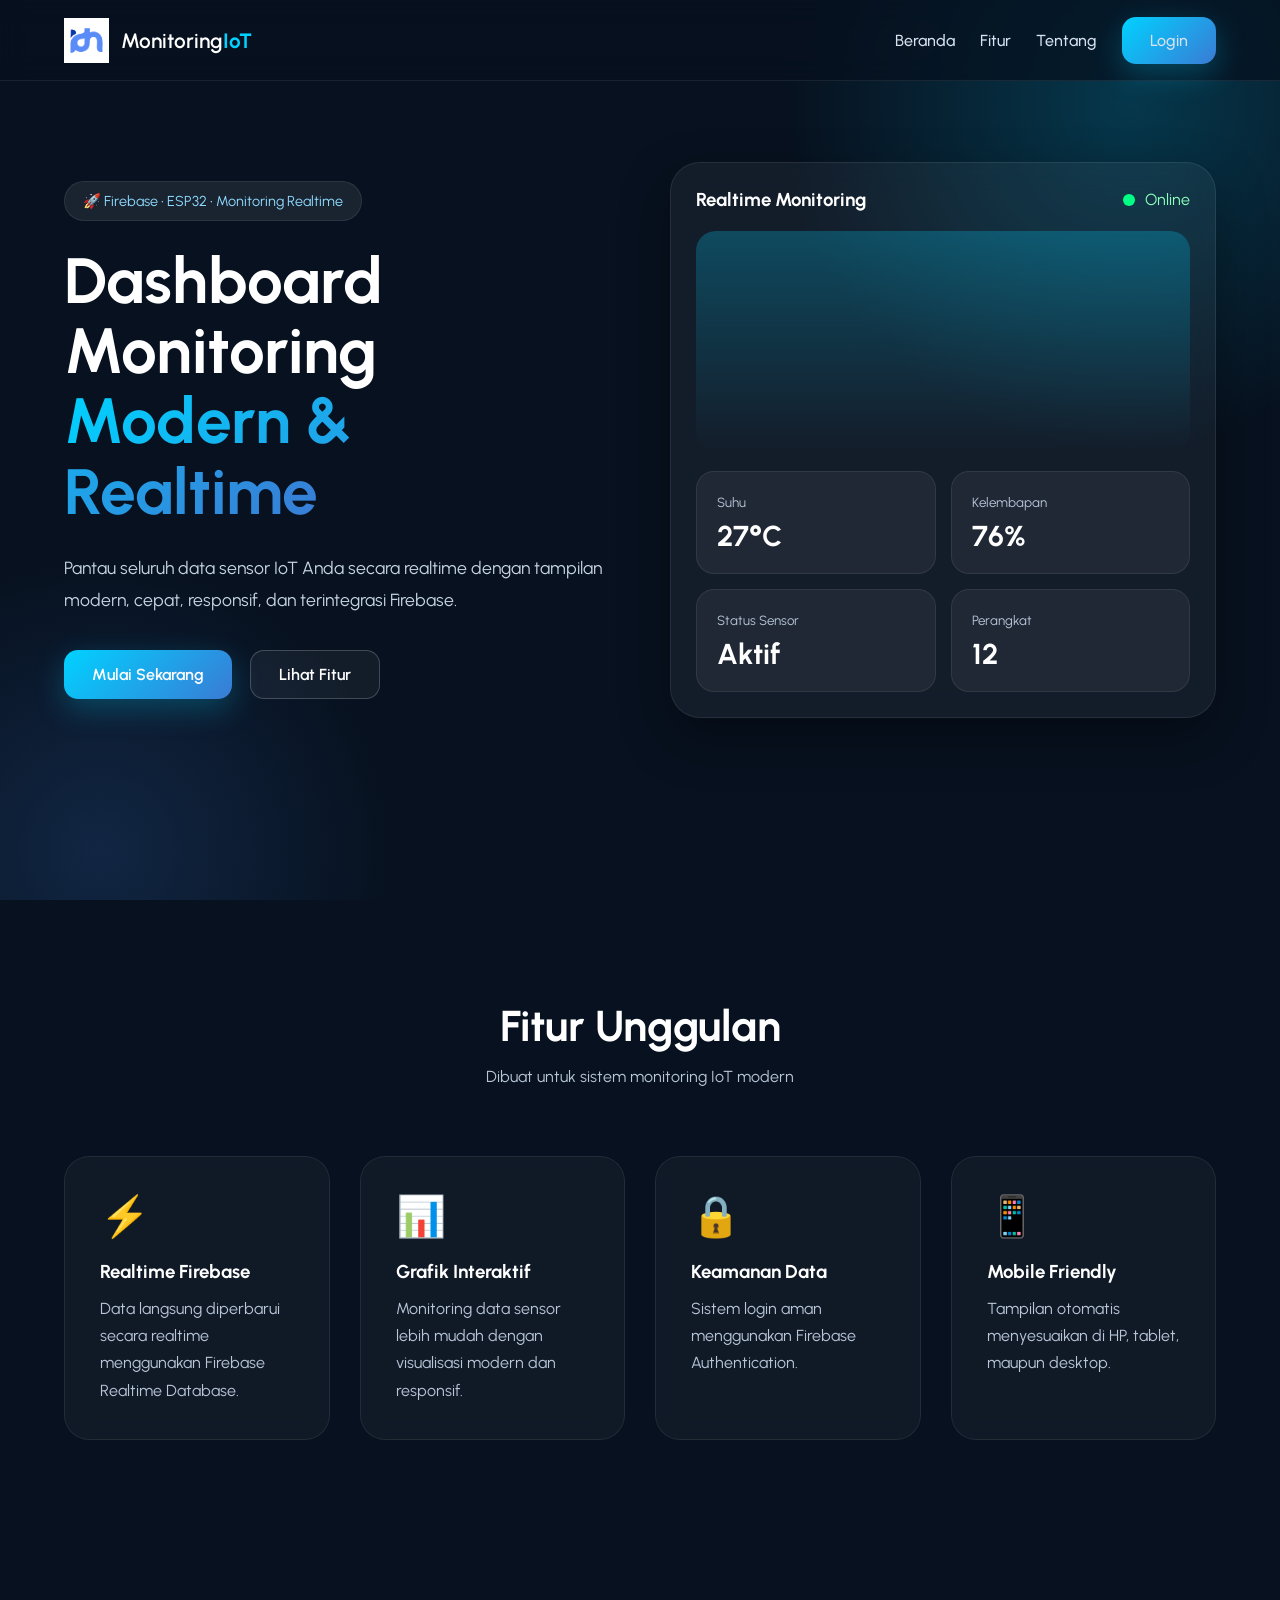
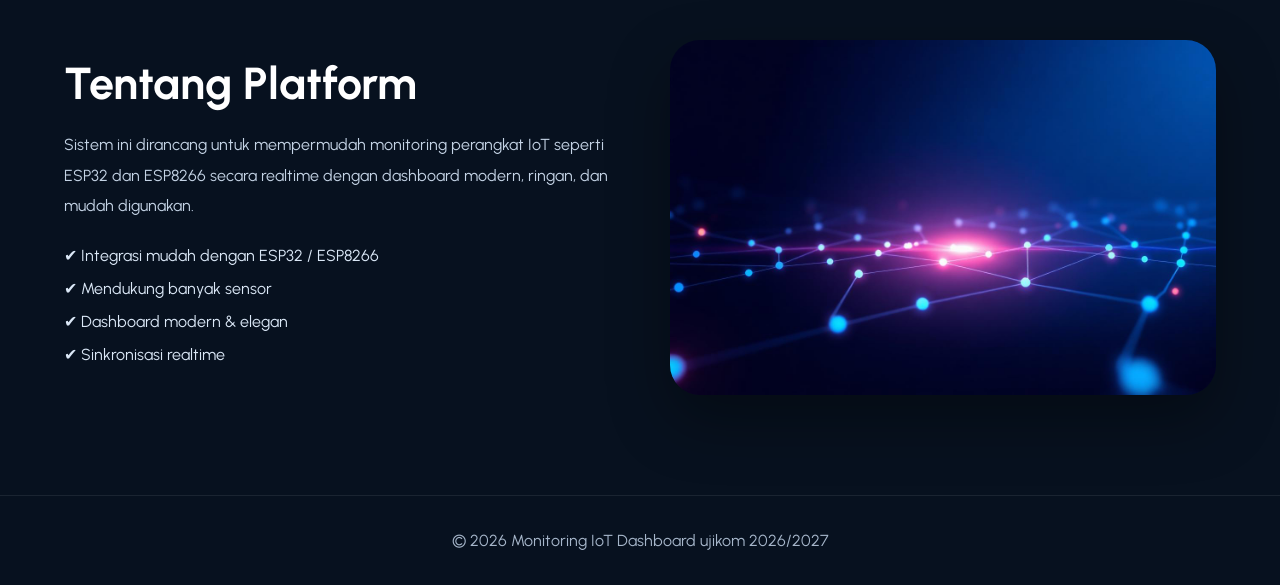
==== commit 6df7ed2d: "style ubah font" ====
--- a/index.html
+++ b/index.html
@@ -6,13 +6,27 @@
   <meta name="viewport" content="width=device-width, initial-scale=1.0" />
   <title>Monitoring IoT | Smart Realtime Dashboard</title>
 
-  <!-- Font -->
+  <!-- Font Urbanist (ditambahkan) -->
+  <link rel="preconnect" href="https://fonts.googleapis.com">
+  <link rel="preconnect" href="https://fonts.gstatic.com" crossorigin>
+  <link href="https://fonts.googleapis.com/css2?family=Urbanist:wght@300;400;500;600;700;800&display=swap" rel="stylesheet">
+
+  <!-- Font Poppins (sebelumnya) tetap dipertahankan tapi tidak akan digunakan karena override -->
   <link rel="preconnect" href="https://fonts.googleapis.com">
   <link rel="preconnect" href="https://fonts.gstatic.com" crossorigin>
   <link href="https://fonts.googleapis.com/css2?family=Poppins:wght@300;400;500;600;700&display=swap" rel="stylesheet">
 
-  <!-- CSS -->
+  <!-- CSS eksternal (tidak diubah) -->
   <link rel="stylesheet" href="css/style.css" />
+
+  <!-- Override font global menjadi Urbanist untuk seluruh teks di halaman -->
+  <style>
+    /* Pastikan semua elemen menggunakan Urbanist */
+    body, body * {
+      font-family: 'Urbanist', 'Poppins', sans-serif !important;
+    }
+    /* Kecuali mungkin icon atau elemen khusus, tapi tetap gunakan Urbanist */
+  </style>
 </head>
 
 <body>
